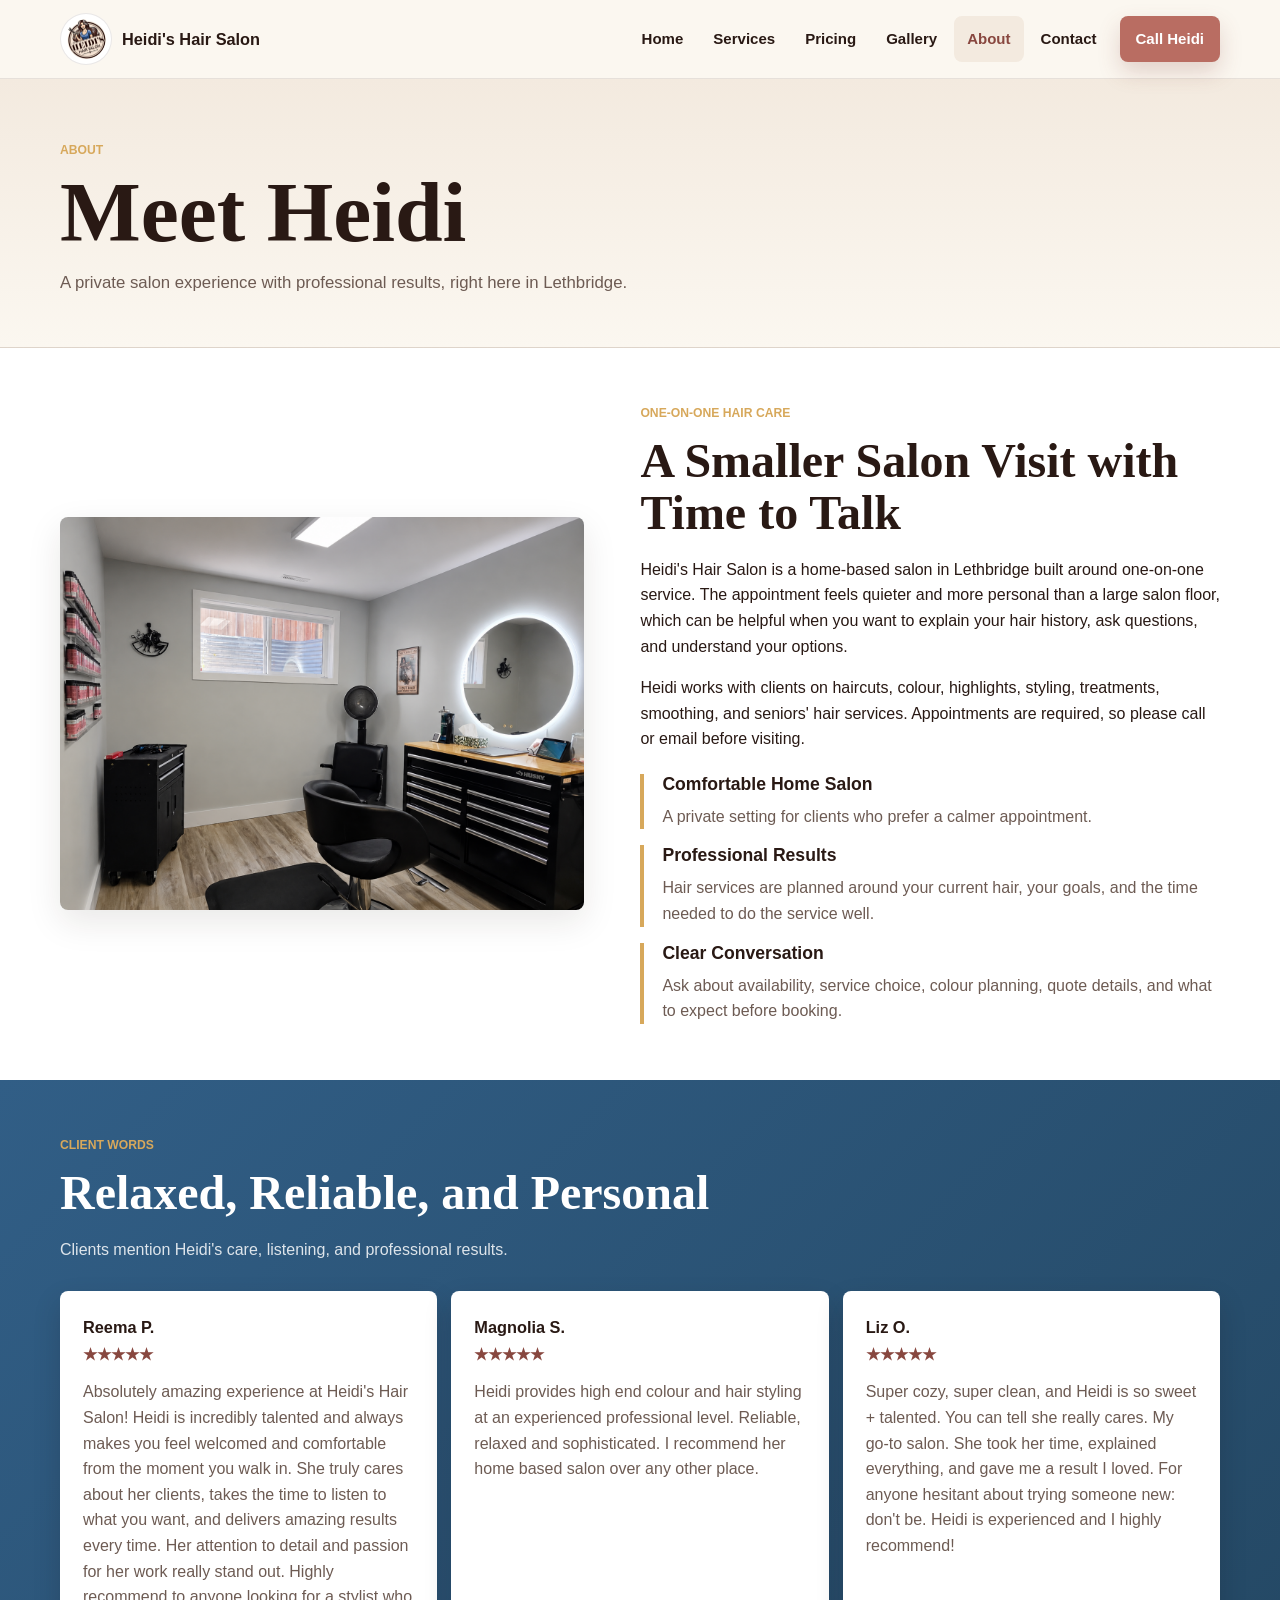
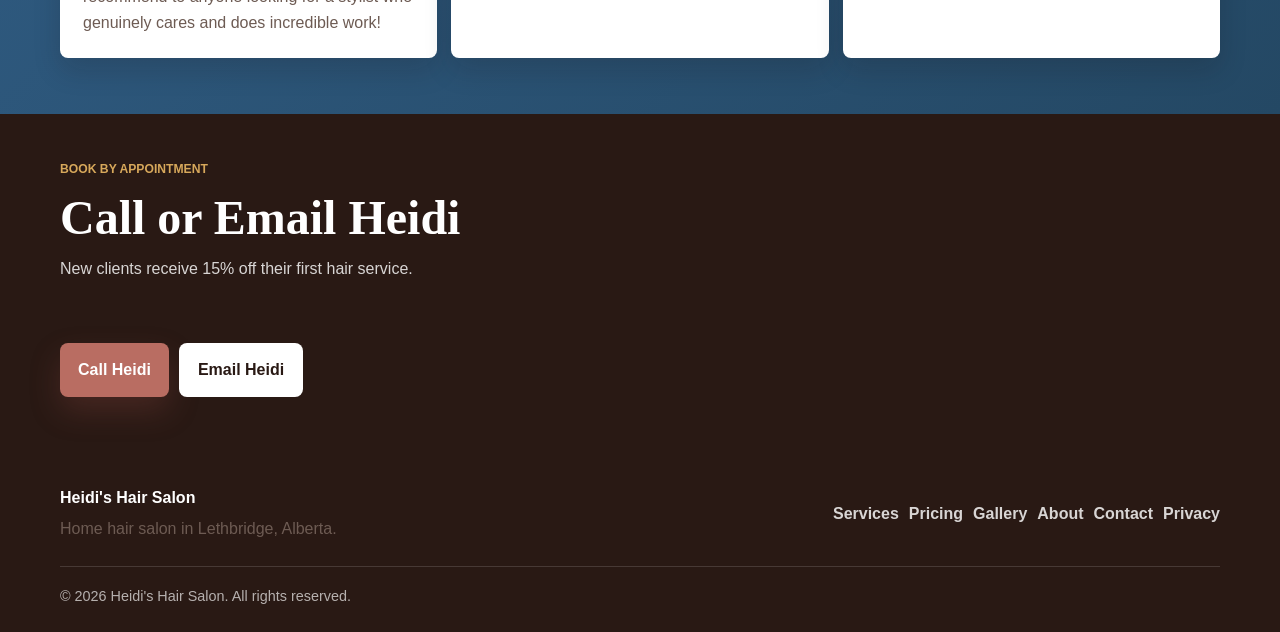
==== about.html @ a505d8b2 "Convert website to multi-page layout" ====
<!DOCTYPE html>
<html lang="en-CA">
  <head>
    <meta charset="utf-8">
    <meta name="viewport" content="width=device-width, initial-scale=1">
    <!-- Google tag (gtag.js) -->
    <script async src="https://www.googletagmanager.com/gtag/js?id=G-0PMNT4Z1PG"></script>
    <script>
      window.dataLayer = window.dataLayer || [];
      function gtag(){dataLayer.push(arguments);}
      gtag('js', new Date());

      gtag('config', 'G-0PMNT4Z1PG');
    </script>
    <title>About Heidi's Hair Salon | Private Home Salon in Lethbridge</title>
    <meta name="description" content="Meet Heidi and learn about her private home salon in Lethbridge, focused on one-on-one service, comfort, and professional hair results.">
    <meta name="robots" content="index, follow">
    <link rel="canonical" href="https://heidishairsalon.ca/about.html">

    <meta property="og:type" content="website">
    <meta property="og:title" content="About Heidi's Hair Salon | Private Home Salon in Lethbridge">
    <meta property="og:description" content="A private salon experience with professional results in Lethbridge, Alberta.">
    <meta property="og:url" content="https://heidishairsalon.ca/about.html">
    <meta property="og:site_name" content="Heidi's Hair Salon">
    <meta property="og:image" content="https://heidishairsalon.ca/Images/SalonA.png">
    <meta property="og:locale" content="en_CA">

    <meta name="twitter:card" content="summary_large_image">
    <meta name="twitter:title" content="About Heidi's Hair Salon | Private Home Salon in Lethbridge">
    <meta name="twitter:description" content="One-on-one service, home salon comfort, and professional results with Heidi in Lethbridge.">
    <meta name="twitter:image" content="https://heidishairsalon.ca/Images/SalonA.png">

    <link rel="icon" href="Images/favicon-192.png" type="image/png">
    <link rel="shortcut icon" href="Images/favicon-192.png" type="image/png">
    <link rel="apple-touch-icon" href="Images/favicon-192.png">
    <link rel="stylesheet" href="styles.css">
    <!-- Google tag (gtag.js) -->
    <script async src="https://www.googletagmanager.com/gtag/js?id=AW-18136060932"></script>
    <script>
      window.dataLayer = window.dataLayer || [];
      function gtag(){dataLayer.push(arguments);}
      gtag('js', new Date());
      gtag('config', 'AW-18136060932');
    </script>
  </head>
  <body>
    <a class="skip-link" href="#main">Skip to content</a>
    <header class="site-header" data-header>
      <nav class="nav wrap" aria-label="Main navigation">
        <a class="brand" href="index.html" aria-label="Heidi's Hair Salon home">
          <img src="Images/heidis-hair-salon-logo-160.png" width="160" height="163" alt="Heidi's Hair Salon logo" decoding="async">
          <span>Heidi's Hair Salon</span>
        </a>
        <a class="header-call" href="tel:+16043455097">Call</a>
        <button class="nav-toggle" type="button" aria-expanded="false" aria-controls="primary-navigation" data-nav-toggle>
          <span></span>
          <span></span>
          <span></span>
          <span class="sr-only">Menu</span>
        </button>
        <div class="nav-links" id="primary-navigation" data-nav-menu>
          <a href="index.html">Home</a>
          <a href="services.html">Services</a>
          <a href="pricing.html">Pricing</a>
          <a href="gallery.html">Gallery</a>
          <a href="about.html" aria-current="page">About</a>
          <a href="contact.html">Contact</a>
          <a class="nav-cta" href="tel:+16043455097">Call Heidi</a>
        </div>
      </nav>
    </header>

    <main id="main">
      <section class="page-hero" aria-labelledby="about-title">
        <div class="wrap page-hero-inner">
          <p class="section-kicker">About</p>
          <h1 id="about-title">Meet Heidi</h1>
          <p>A private salon experience with professional results, right here in Lethbridge.</p>
        </div>
      </section>

      <section class="home-salon section-pad" aria-labelledby="meet-title">
        <div class="wrap split reverse">
          <div class="image-frame">
            <img src="Images/SalonA.png" width="1448" height="1086" loading="lazy" decoding="async" alt="Heidi's private home hair salon room in Lethbridge">
          </div>
          <div>
            <p class="section-kicker">One-on-one hair care</p>
            <h2 id="meet-title">A Smaller Salon Visit with Time to Talk</h2>
            <p>Heidi's Hair Salon is a home-based salon in Lethbridge built around one-on-one service. The appointment feels quieter and more personal than a large salon floor, which can be helpful when you want to explain your hair history, ask questions, and understand your options.</p>
            <p>Heidi works with clients on haircuts, colour, highlights, styling, treatments, smoothing, and seniors' hair services. Appointments are required, so please call or email before visiting.</p>
            <div class="expectation-list">
              <div>
                <h3>Comfortable Home Salon</h3>
                <p>A private setting for clients who prefer a calmer appointment.</p>
              </div>
              <div>
                <h3>Professional Results</h3>
                <p>Hair services are planned around your current hair, your goals, and the time needed to do the service well.</p>
              </div>
              <div>
                <h3>Clear Conversation</h3>
                <p>Ask about availability, service choice, colour planning, quote details, and what to expect before booking.</p>
              </div>
            </div>
          </div>
        </div>
      </section>

      <section class="reviews section-pad" aria-labelledby="about-reviews-title">
        <div class="wrap">
          <div class="section-heading light-heading">
            <p class="section-kicker">Client words</p>
            <h2 id="about-reviews-title">Relaxed, Reliable, and Personal</h2>
            <p>Clients mention Heidi's care, listening, and professional results.</p>
          </div>
          <div class="review-cards">
            <article class="review-card">
              <div class="review-meta">
                <strong>Reema P.</strong>
                <span class="stars" aria-hidden="true">★★★★★</span>
                <span class="sr-only">5 out of 5 stars</span>
              </div>
              <p>Absolutely amazing experience at Heidi's Hair Salon! Heidi is incredibly talented and always makes you feel welcomed and comfortable from the moment you walk in. She truly cares about her clients, takes the time to listen to what you want, and delivers amazing results every time. Her attention to detail and passion for her work really stand out. Highly recommend to anyone looking for a stylist who genuinely cares and does incredible work!</p>
            </article>
            <article class="review-card">
              <div class="review-meta">
                <strong>Magnolia S.</strong>
                <span class="stars" aria-hidden="true">★★★★★</span>
                <span class="sr-only">5 out of 5 stars</span>
              </div>
              <p>Heidi provides high end colour and hair styling at an experienced professional level. Reliable, relaxed and sophisticated. I recommend her home based salon over any other place.</p>
            </article>
            <article class="review-card">
              <div class="review-meta">
                <strong>Liz O.</strong>
                <span class="stars" aria-hidden="true">★★★★★</span>
                <span class="sr-only">5 out of 5 stars</span>
              </div>
              <p>Super cozy, super clean, and Heidi is so sweet + talented. You can tell she really cares. My go-to salon. She took her time, explained everything, and gave me a result I loved. For anyone hesitant about trying someone new: don't be. Heidi is experienced and I highly recommend!</p>
            </article>
          </div>
        </div>
      </section>

      <section class="cta-band" aria-labelledby="about-cta-title">
        <div class="wrap cta-inner">
          <div>
            <p class="section-kicker">Book by appointment</p>
            <h2 id="about-cta-title">Call or Email Heidi</h2>
            <p>New clients receive 15% off their first hair service.</p>
          </div>
          <div class="contact-actions">
            <a class="button button-primary" href="tel:6043455097">Call Heidi</a>
            <a class="button button-secondary" href="mailto:HeidisHairSalon79@gmail.com">Email Heidi</a>
          </div>
        </div>
      </section>
    </main>

    <footer class="site-footer">
      <div class="wrap footer-grid">
        <div>
          <a class="footer-brand" href="index.html">Heidi's Hair Salon</a>
          <p>Home hair salon in Lethbridge, Alberta.</p>
        </div>
        <div class="footer-links" aria-label="Footer navigation">
          <a href="services.html">Services</a>
          <a href="pricing.html">Pricing</a>
          <a href="gallery.html">Gallery</a>
          <a href="about.html">About</a>
          <a href="contact.html">Contact</a>
          <a href="privacy.html">Privacy</a>
        </div>
      </div>
      <div class="wrap copyright">
        <span>&copy; <span data-year></span> Heidi's Hair Salon. All rights reserved.</span>
      </div>
    </footer>
    <script src="script.js" defer></script>
  </body>
</html>
---- styles.css ----
:root {
  --ink: #291914;
  --muted: #6d5b53;
  --cream: #fbf7f0;
  --linen: #f3eadf;
  --rose: #b96d62;
  --rose-dark: #88473f;
  --blue: #315e86;
  --gold: #d7a85b;
  --white: #ffffff;
  --shadow: 0 18px 50px rgba(41, 25, 20, 0.14);
  --soft-shadow: 0 12px 34px rgba(41, 25, 20, 0.1);
  --hairline: rgba(41, 25, 20, 0.1);
  --radius: 8px;
  --max: 1160px;
}

* {
  box-sizing: border-box;
}

html {
  scroll-behavior: smooth;
}

body {
  margin: 0;
  color: var(--ink);
  background: var(--cream);
  font-family: Arial, Helvetica, sans-serif;
  line-height: 1.6;
  text-rendering: optimizeLegibility;
  -webkit-font-smoothing: antialiased;
}

img {
  display: block;
  max-width: 100%;
  height: auto;
}

a {
  color: inherit;
}

address {
  font-style: normal;
}

.wrap {
  width: min(100% - 28px, var(--max));
  margin-inline: auto;
}

.skip-link {
  position: fixed;
  top: 10px;
  left: 10px;
  z-index: 100;
  transform: translateY(-150%);
  padding: 10px 14px;
  background: var(--blue);
  color: var(--white);
  border-radius: var(--radius);
  text-decoration: none;
}

.skip-link:focus {
  transform: translateY(0);
}

.sr-only {
  position: absolute;
  width: 1px;
  height: 1px;
  padding: 0;
  margin: -1px;
  overflow: hidden;
  clip: rect(0, 0, 0, 0);
  white-space: nowrap;
  border: 0;
}

.site-header {
  position: sticky;
  top: 0;
  z-index: 50;
  background: rgba(251, 247, 240, 0.96);
  border-bottom: 1px solid var(--hairline);
  backdrop-filter: blur(16px);
}

.nav {
  min-height: 70px;
  display: flex;
  align-items: center;
  justify-content: space-between;
  gap: 10px;
}

.brand {
  display: inline-flex;
  align-items: center;
  gap: 8px;
  min-width: 0;
  color: var(--ink);
  font-weight: 800;
  text-decoration: none;
}

.brand img {
  width: 46px;
  height: 46px;
  object-fit: contain;
  padding: 5px;
  background: var(--white);
  border: 1px solid var(--hairline);
  border-radius: 50%;
}

.brand span {
  font-size: 0.98rem;
  white-space: nowrap;
}

.header-call {
  display: inline-flex;
  align-items: center;
  justify-content: center;
  min-height: 44px;
  margin-left: auto;
  padding: 10px 14px;
  background: var(--rose);
  color: var(--white);
  border-radius: var(--radius);
  font-size: 0.92rem;
  font-weight: 900;
  text-decoration: none;
  box-shadow: 0 10px 22px rgba(137, 71, 63, 0.18);
}

.nav-toggle {
  width: 44px;
  height: 44px;
  display: inline-grid;
  place-content: center;
  gap: 5px;
  padding: 0;
  background: var(--white);
  border: 1px solid rgba(41, 25, 20, 0.14);
  border-radius: var(--radius);
  cursor: pointer;
}

.nav-toggle span:not(.sr-only) {
  width: 20px;
  height: 2px;
  background: var(--ink);
}

.nav-links {
  position: fixed;
  top: 70px;
  right: 14px;
  left: 14px;
  display: grid;
  gap: 6px;
  padding: 14px;
  background: var(--white);
  border: 1px solid rgba(41, 25, 20, 0.1);
  border-radius: var(--radius);
  box-shadow: var(--shadow);
  opacity: 0;
  visibility: hidden;
  transform: translateY(-8px);
  transition: opacity 180ms ease, transform 180ms ease, visibility 180ms ease;
}

.nav-links.is-open {
  opacity: 1;
  visibility: visible;
  transform: translateY(0);
}

.nav-links a {
  min-height: 46px;
  display: flex;
  align-items: center;
  padding: 11px 13px;
  color: var(--ink);
  font-size: 0.95rem;
  font-weight: 800;
  text-decoration: none;
  border-radius: var(--radius);
}

.nav-links a:hover,
.nav-links a:focus-visible {
  background: var(--linen);
}

.nav-links a[aria-current="page"] {
  background: var(--linen);
  color: var(--rose-dark);
}

.nav-cta {
  background: var(--rose);
  color: var(--white) !important;
  text-align: center;
  box-shadow: 0 10px 22px rgba(137, 71, 63, 0.22);
}

.nav-links .nav-cta[aria-current="page"] {
  background: var(--rose);
  color: var(--white);
}

.hero {
  position: relative;
  min-height: 560px;
  display: grid;
  align-items: end;
  overflow: hidden;
  background: var(--ink);
}

.hero picture,
.hero-image,
.hero-overlay {
  position: absolute;
  inset: 0;
  width: 100%;
  height: 100%;
}

.hero-image {
  object-fit: cover;
  object-position: 54% center;
  filter: saturate(0.95) contrast(1.03);
}

.hero-overlay {
  background:
    linear-gradient(90deg, rgba(25, 13, 10, 0.9) 0%, rgba(25, 13, 10, 0.68) 48%, rgba(25, 13, 10, 0.22) 100%),
    linear-gradient(0deg, rgba(25, 13, 10, 0.68) 0%, rgba(25, 13, 10, 0) 58%);
}

.hero-content {
  position: relative;
  z-index: 1;
  padding-block: 82px 38px;
  color: var(--white);
}

.eyebrow,
.section-kicker {
  margin: 0 0 12px;
  color: var(--gold);
  font-size: 0.76rem;
  font-weight: 800;
  letter-spacing: 0;
  text-transform: uppercase;
}

h1,
h2,
h3,
p {
  overflow-wrap: anywhere;
}

h1 {
  max-width: 820px;
  margin: 0;
  font-family: Georgia, "Times New Roman", serif;
  font-size: 2.95rem;
  font-weight: 700;
  line-height: 0.95;
  letter-spacing: 0;
}

h2 {
  margin: 0 0 18px;
  max-width: 820px;
  font-family: Georgia, "Times New Roman", serif;
  font-size: 1.9rem;
  font-weight: 700;
  line-height: 1.08;
  letter-spacing: 0;
}

h3 {
  margin: 0 0 8px;
  font-size: 1.1rem;
  line-height: 1.25;
  letter-spacing: 0;
}

p {
  margin: 0;
}

.hero-tagline {
  max-width: 680px;
  margin-top: 14px;
  color: var(--white);
  font-family: Georgia, "Times New Roman", serif;
  font-size: 1.35rem;
  line-height: 1.25;
}

.hero-copy {
  max-width: 660px;
  margin-top: 12px;
  color: rgba(255, 255, 255, 0.9);
  font-size: 1.02rem;
  line-height: 1.55;
}

.promo-note {
  width: fit-content;
  max-width: 680px;
  margin-top: 14px;
  padding: 8px 12px;
  background: rgba(215, 168, 91, 0.12);
  color: var(--rose-dark);
  border: 1px solid rgba(215, 168, 91, 0.34);
  border-radius: var(--radius);
  font-size: 0.94rem;
  font-weight: 800;
}

.hero .promo-note {
  background: rgba(255, 255, 255, 0.12);
  color: var(--white);
  border-color: rgba(255, 255, 255, 0.22);
}

.hero-actions,
.contact-actions {
  display: flex;
  flex-wrap: wrap;
  gap: 10px;
  margin-top: 22px;
}

.button {
  display: inline-flex;
  align-items: center;
  justify-content: center;
  min-height: 52px;
  padding: 13px 18px;
  border-radius: var(--radius);
  font-weight: 800;
  text-decoration: none;
  transition: transform 180ms ease, box-shadow 180ms ease, background 180ms ease;
}

.button:hover,
.button:focus-visible {
  transform: translateY(-1px);
}

.button-primary {
  background: var(--rose);
  color: var(--white);
  box-shadow: 0 14px 30px rgba(137, 71, 63, 0.3);
}

.button-primary:hover,
.button-primary:focus-visible {
  background: var(--rose-dark);
}

.button-secondary {
  background: var(--white);
  color: var(--ink);
  border: 1px solid rgba(255, 255, 255, 0.18);
}

.appointment-notes {
  background: var(--blue);
  color: var(--white);
}

.note-grid {
  display: grid;
  gap: 1px;
  background: rgba(255, 255, 255, 0.18);
}

.note-grid div {
  display: grid;
  gap: 4px;
  padding: 20px;
  background: var(--blue);
}

.note-grid strong {
  font-size: 1rem;
}

.note-grid span {
  color: rgba(255, 255, 255, 0.78);
  font-size: 0.93rem;
}

.section-pad {
  padding-block: 56px;
}

.page-hero {
  background:
    linear-gradient(180deg, var(--linen) 0%, var(--cream) 100%);
  border-bottom: 1px solid var(--hairline);
}

.page-hero-inner {
  padding-block: 62px 50px;
}

.page-hero h1 {
  color: var(--ink);
}

.page-hero p:not(.section-kicker):not(.promo-note) {
  max-width: 720px;
  margin-top: 16px;
  color: var(--muted);
  font-size: 1.05rem;
}

.split,
.review-layout,
.contact-layout {
  display: grid;
  gap: 28px;
}

.split p + p {
  margin-top: 16px;
}

.details-panel,
.contact-card,
.qr-card {
  border-radius: var(--radius);
  background: var(--white);
  border: 1px solid var(--hairline);
  box-shadow: var(--soft-shadow);
}

.details-panel {
  position: relative;
  padding: 24px;
  overflow: hidden;
}

.details-panel::before {
  content: "";
  position: absolute;
  inset: 0 auto 0 0;
  width: 6px;
  background: var(--gold);
}

.details-panel img {
  width: 112px;
  height: 112px;
  object-fit: contain;
  margin-bottom: 18px;
}

.details-panel p {
  color: var(--muted);
}

.plain-list {
  display: grid;
  gap: 8px;
  margin: 14px 0 0;
  padding-left: 20px;
  color: var(--muted);
}

.text-link {
  display: inline-flex;
  margin-top: 18px;
  color: var(--blue);
  font-weight: 800;
}

.services {
  background:
    linear-gradient(180deg, var(--linen) 0%, #f8f1e8 100%);
}

.section-heading {
  max-width: 760px;
  margin-bottom: 24px;
}

.section-heading p:last-child {
  color: var(--muted);
  font-size: 1rem;
}

.service-groups {
  display: grid;
  gap: 12px;
}

.summary-grid,
.gallery-grid {
  display: grid;
  gap: 14px;
}

.service-group {
  position: relative;
  padding: 22px;
  background: var(--white);
  border: 1px solid var(--hairline);
  border-radius: var(--radius);
  box-shadow: 0 8px 22px rgba(41, 25, 20, 0.06);
}

.service-group-main {
  background:
    linear-gradient(135deg, rgba(49, 94, 134, 0.98), rgba(41, 25, 20, 0.9));
  color: var(--white);
}

.service-group h3 {
  color: var(--rose-dark);
}

.service-group-main h3 {
  color: var(--white);
}

.service-label {
  margin-bottom: 10px;
  color: var(--blue);
  font-size: 0.78rem;
  font-weight: 900;
  text-transform: uppercase;
}

.service-group-main .service-label {
  color: var(--gold);
}

.service-group p,
.expectation-list p,
.contact-card dd,
.qr-card p,
.footer-grid p {
  color: var(--muted);
}

.service-group-main p,
.service-group-main .plain-list {
  color: rgba(255, 255, 255, 0.82);
}

.service-followup {
  margin-top: 18px;
  color: var(--muted);
}

.service-followup a {
  color: var(--blue);
  font-weight: 800;
}

.price-list {
  display: grid;
  gap: 16px;
}

.price-category {
  overflow: hidden;
  background: var(--white);
  border: 1px solid var(--hairline);
  border-radius: var(--radius);
  box-shadow: 0 8px 22px rgba(41, 25, 20, 0.06);
}

.price-category h3 {
  margin: 0;
  padding: 14px 18px;
  background: var(--linen);
  color: var(--ink);
}

.price-category dl {
  display: grid;
  margin: 0;
}

.price-category dl > div {
  display: grid;
  grid-template-columns: minmax(0, 1fr) auto;
  gap: 16px;
  align-items: baseline;
  padding: 12px 18px;
  border-top: 1px solid var(--hairline);
}

.price-category dt {
  color: var(--ink);
  font-weight: 700;
}

.price-category dd {
  margin: 0;
  color: var(--rose-dark);
  font-weight: 900;
  white-space: nowrap;
}

.pricing-note {
  margin-top: 18px;
}

.home-salon {
  background: var(--white);
}

.image-frame {
  overflow: hidden;
  border-radius: var(--radius);
  box-shadow: var(--soft-shadow);
}

.image-frame img {
  width: 100%;
  height: 100%;
  min-height: 240px;
  object-fit: cover;
  object-position: center;
}

.expectation-list {
  display: grid;
  gap: 16px;
  margin-top: 22px;
}

.expectation-list div {
  padding-left: 18px;
  border-left: 4px solid var(--gold);
}

.hair-gallery {
  background: var(--cream);
}

.gallery-heading {
  display: grid;
  gap: 18px;
  margin-bottom: 24px;
}

.gallery-heading p:last-child {
  max-width: 680px;
  color: var(--muted);
  font-size: 1rem;
}

.carousel-controls {
  display: flex;
  gap: 8px;
}

.carousel-button {
  width: 44px;
  height: 44px;
  display: inline-grid;
  place-items: center;
  padding: 0;
  background: var(--white);
  color: var(--ink);
  border: 1px solid var(--hairline);
  border-radius: var(--radius);
  box-shadow: 0 8px 20px rgba(41, 25, 20, 0.08);
  cursor: pointer;
  font-size: 1.8rem;
  line-height: 1;
}

.carousel-button:hover,
.carousel-button:focus-visible {
  background: var(--linen);
}

.gallery-carousel {
  margin-inline: -14px;
}

.gallery-track {
  display: grid;
  grid-auto-flow: column;
  grid-auto-columns: minmax(235px, 82%);
  gap: 14px;
  overflow-x: auto;
  padding: 4px 14px 18px;
  scroll-padding-inline: 14px;
  scroll-snap-type: x mandatory;
  scrollbar-width: thin;
}

.gallery-slide {
  margin: 0;
  scroll-snap-align: start;
}

.gallery-photo {
  width: 100%;
  aspect-ratio: 4 / 5;
  display: block;
  object-fit: cover;
  object-position: center;
  background: var(--white);
  border: 1px solid var(--hairline);
  border-radius: var(--radius);
  box-shadow: var(--soft-shadow);
}

.gallery-slide figcaption {
  margin-top: 10px;
  color: var(--muted);
  font-size: 0.94rem;
  font-weight: 800;
}

.reviews {
  background:
    linear-gradient(135deg, var(--blue) 0%, #244864 100%);
  color: var(--white);
}

.reviews .section-kicker {
  color: var(--gold);
}

.reviews p {
  max-width: 650px;
  color: rgba(255, 255, 255, 0.84);
}

.light-heading p:last-child {
  color: rgba(255, 255, 255, 0.84);
}

.review-cards {
  display: grid;
  gap: 14px;
  margin-top: 28px;
}

.review-card {
  padding: 22px;
  background: var(--white);
  border: 1px solid rgba(255, 255, 255, 0.18);
  border-radius: var(--radius);
  box-shadow: 0 12px 28px rgba(25, 13, 10, 0.16);
}

.review-card p {
  max-width: none;
  color: var(--muted);
}

.review-followup {
  margin-top: 22px;
}

.review-followup a {
  color: var(--white);
  font-weight: 800;
}

.review-meta {
  display: grid;
  gap: 2px;
  margin-bottom: 12px;
}

.review-meta strong {
  color: var(--ink);
  font-size: 1.02rem;
}

.review-meta .stars {
  color: var(--rose-dark);
  font-size: 1rem;
  font-weight: 800;
  letter-spacing: 0;
}

.qr-card {
  max-width: 280px;
  padding: 20px;
  justify-self: center;
}

.qr-card img {
  width: 100%;
  max-width: 240px;
  aspect-ratio: 1 / 1;
  height: auto;
  margin-inline: auto;
  object-fit: contain;
  border-radius: 4px;
}

.qr-card p {
  margin-top: 12px;
  color: var(--muted);
  text-align: center;
}

.contact {
  background:
    linear-gradient(180deg, var(--linen) 0%, var(--cream) 100%);
}

.contact-intro > p:not(.section-kicker) {
  max-width: 720px;
  color: var(--muted);
}

.section-heading .promo-note,
.contact-intro > .promo-note {
  color: var(--rose-dark);
  font-size: 0.94rem;
}

.contact-card {
  margin-top: 24px;
  padding: 24px;
}

.contact-card h3 {
  margin-bottom: 18px;
}

.contact-card dl {
  display: grid;
  gap: 0;
  margin: 0;
}

.contact-card dl > div {
  padding-block: 14px;
  border-top: 1px solid var(--hairline);
}

.contact-card dl > div:first-child {
  padding-top: 0;
  border-top: 0;
}

.contact-card dt {
  color: var(--rose-dark);
  font-weight: 800;
}

.contact-card dd {
  margin: 2px 0 0;
}

.contact-card a {
  color: var(--blue);
  font-weight: 800;
}

.button-map {
  background: var(--blue);
  color: var(--white);
  box-shadow: 0 14px 30px rgba(49, 94, 134, 0.24);
}

.button-map:hover,
.button-map:focus-visible {
  background: #244864;
}

.map-frame {
  min-height: 320px;
  overflow: hidden;
  background: var(--linen);
  border: 1px solid var(--hairline);
  border-radius: var(--radius);
  box-shadow: var(--soft-shadow);
}

.map-frame iframe {
  width: 100%;
  height: 100%;
  min-height: 320px;
  display: block;
  border: 0;
}

.cta-band {
  padding-block: 46px;
  background: var(--ink);
  color: var(--white);
}

.cta-inner {
  display: grid;
  gap: 20px;
}

.cta-inner h2 {
  margin-bottom: 12px;
  color: var(--white);
}

.cta-inner p:not(.section-kicker) {
  max-width: 680px;
  color: rgba(255, 255, 255, 0.82);
}

.privacy-hero {
  background: var(--blue);
  color: var(--white);
}

.privacy-hero .hero-copy {
  color: rgba(255, 255, 255, 0.86);
}

.privacy-content {
  background: var(--cream);
}

.policy-layout {
  max-width: 880px;
}

.policy-copy {
  padding: 32px;
  background: var(--white);
  border: 1px solid rgba(41, 25, 20, 0.08);
  border-radius: var(--radius);
  box-shadow: var(--shadow);
}

.policy-copy p + h2 {
  margin-top: 32px;
}

.policy-copy h2 {
  font-size: 1.7rem;
}

.policy-copy p + p {
  margin-top: 14px;
}

.policy-copy a {
  color: var(--blue);
  font-weight: 800;
}

.site-footer {
  padding-block: 42px 24px;
  background: var(--ink);
  color: var(--white);
}

.footer-grid {
  display: grid;
  gap: 24px;
}

.footer-brand {
  display: inline-flex;
  margin-bottom: 6px;
  font-weight: 900;
  text-decoration: none;
}

.footer-links {
  display: flex;
  flex-wrap: wrap;
  gap: 10px;
}

.footer-links a {
  color: rgba(255, 255, 255, 0.82);
  font-weight: 700;
  text-decoration: none;
}

.copyright {
  margin-top: 24px;
  padding-top: 18px;
  border-top: 1px solid rgba(255, 255, 255, 0.14);
  color: rgba(255, 255, 255, 0.66);
  font-size: 0.9rem;
}

@media (min-width: 680px) {
  .wrap {
    width: min(100% - 48px, var(--max));
  }

  .nav {
    min-height: 78px;
    gap: 18px;
  }

  .brand {
    gap: 10px;
  }

  .brand img {
    width: 52px;
    height: 52px;
  }

  .brand span {
    font-size: 1.02rem;
  }

  .nav-links {
    top: 78px;
    right: 24px;
    left: 24px;
  }

  .hero {
    min-height: 640px;
  }

  .hero-content {
    padding-block: 110px 58px;
  }

  .hero-copy {
    font-size: 1.12rem;
  }

  .hero-tagline {
    font-size: 1.55rem;
  }

  h1 {
    font-size: 4.6rem;
  }

  h2 {
    font-size: 2.65rem;
  }

  .note-grid {
    grid-template-columns: repeat(3, 1fr);
  }

  .note-grid div {
    padding: 24px;
  }

  .service-groups {
    grid-template-columns: repeat(2, minmax(0, 1fr));
  }

  .summary-grid,
  .gallery-grid {
    grid-template-columns: repeat(3, minmax(0, 1fr));
  }

  .review-cards {
    grid-template-columns: repeat(3, minmax(0, 1fr));
  }

  .gallery-heading {
    grid-template-columns: minmax(0, 1fr) auto;
    align-items: end;
  }

  .gallery-carousel {
    margin-inline: 0;
  }

  .gallery-track {
    grid-auto-columns: minmax(260px, 31%);
    padding-inline: 0;
    scroll-padding-inline: 0;
  }

  .service-group {
    padding: 30px;
  }

  .image-frame img {
    min-height: 320px;
  }

  .footer-grid {
    grid-template-columns: 1fr auto;
    align-items: center;
  }

  .cta-inner {
    grid-template-columns: minmax(0, 1fr) auto;
    align-items: center;
  }
}

@media (min-width: 900px) {
  .header-call {
    display: none;
  }

  .nav-toggle {
    display: none;
  }

  .nav-links {
    position: static;
    display: flex;
    align-items: center;
    gap: 4px;
    padding: 0;
    background: transparent;
    border: 0;
    border-radius: 0;
    box-shadow: none;
    opacity: 1;
    visibility: visible;
    transform: none;
  }

  .nav-links a {
    font-size: 0.94rem;
  }

  .nav-cta {
    margin-left: 6px;
    padding-inline: 16px !important;
  }

  .hero {
    min-height: 700px;
  }

  .hero-content {
    padding-block: 140px 82px;
  }

  h1 {
    font-size: 5.35rem;
  }

  h2 {
    font-size: 3rem;
  }

  .split,
  .review-layout,
  .contact-layout {
    grid-template-columns: minmax(0, 1.1fr) minmax(320px, 0.9fr);
    align-items: center;
    gap: 56px;
  }

  .contact-layout {
    align-items: start;
    column-gap: 56px;
    row-gap: 24px;
  }

  .contact-content {
    display: contents;
  }

  .contact-intro {
    grid-column: 1;
    grid-row: 1;
  }

  .contact-card {
    grid-column: 1;
    grid-row: 2;
    margin-top: 0;
  }

  .contact-actions {
    grid-column: 1;
    grid-row: 3;
  }

  .contact .map-frame {
    grid-column: 2;
    grid-row: 2;
    align-self: stretch;
    min-height: 0;
  }

  .map-frame,
  .map-frame iframe {
    min-height: 420px;
  }

  .contact .map-frame iframe {
    min-height: 0;
  }

  .split.reverse {
    grid-template-columns: minmax(320px, 0.95fr) minmax(0, 1.05fr);
  }

  .service-groups {
    grid-template-columns: minmax(0, 1.1fr) minmax(0, 0.9fr);
    align-items: stretch;
  }

  .service-group-main {
    grid-row: span 3;
    display: flex;
    flex-direction: column;
    justify-content: center;
  }
}

@media (max-width: 679px) {
  .hero-actions .button,
  .contact-actions .button {
    width: 100%;
  }

  .note-grid {
    width: 100%;
  }

  .note-grid div {
    padding-inline: 14px;
  }

  .reviews .button {
    width: 100%;
  }

  .footer-links a {
    min-height: 44px;
    display: inline-flex;
    align-items: center;
  }
}

@media (max-width: 420px) {
  .nav {
    gap: 8px;
  }

  .brand img {
    width: 42px;
    height: 42px;
  }

  .brand span {
    max-width: 108px;
    white-space: normal;
    line-height: 1.15;
  }

  .header-call {
    padding-inline: 12px;
  }

  .hero {
    min-height: 535px;
  }

  h1 {
    font-size: 2.72rem;
  }

  h2 {
    font-size: 1.82rem;
  }

  .section-pad {
    padding-block: 50px;
  }

  .service-group,
  .details-panel,
  .contact-card {
    padding: 22px;
  }
}

@media (prefers-reduced-motion: reduce) {
  *,
  *::before,
  *::after {
    scroll-behavior: auto !important;
    transition-duration: 0.01ms !important;
    animation-duration: 0.01ms !important;
    animation-iteration-count: 1 !important;
  }
}
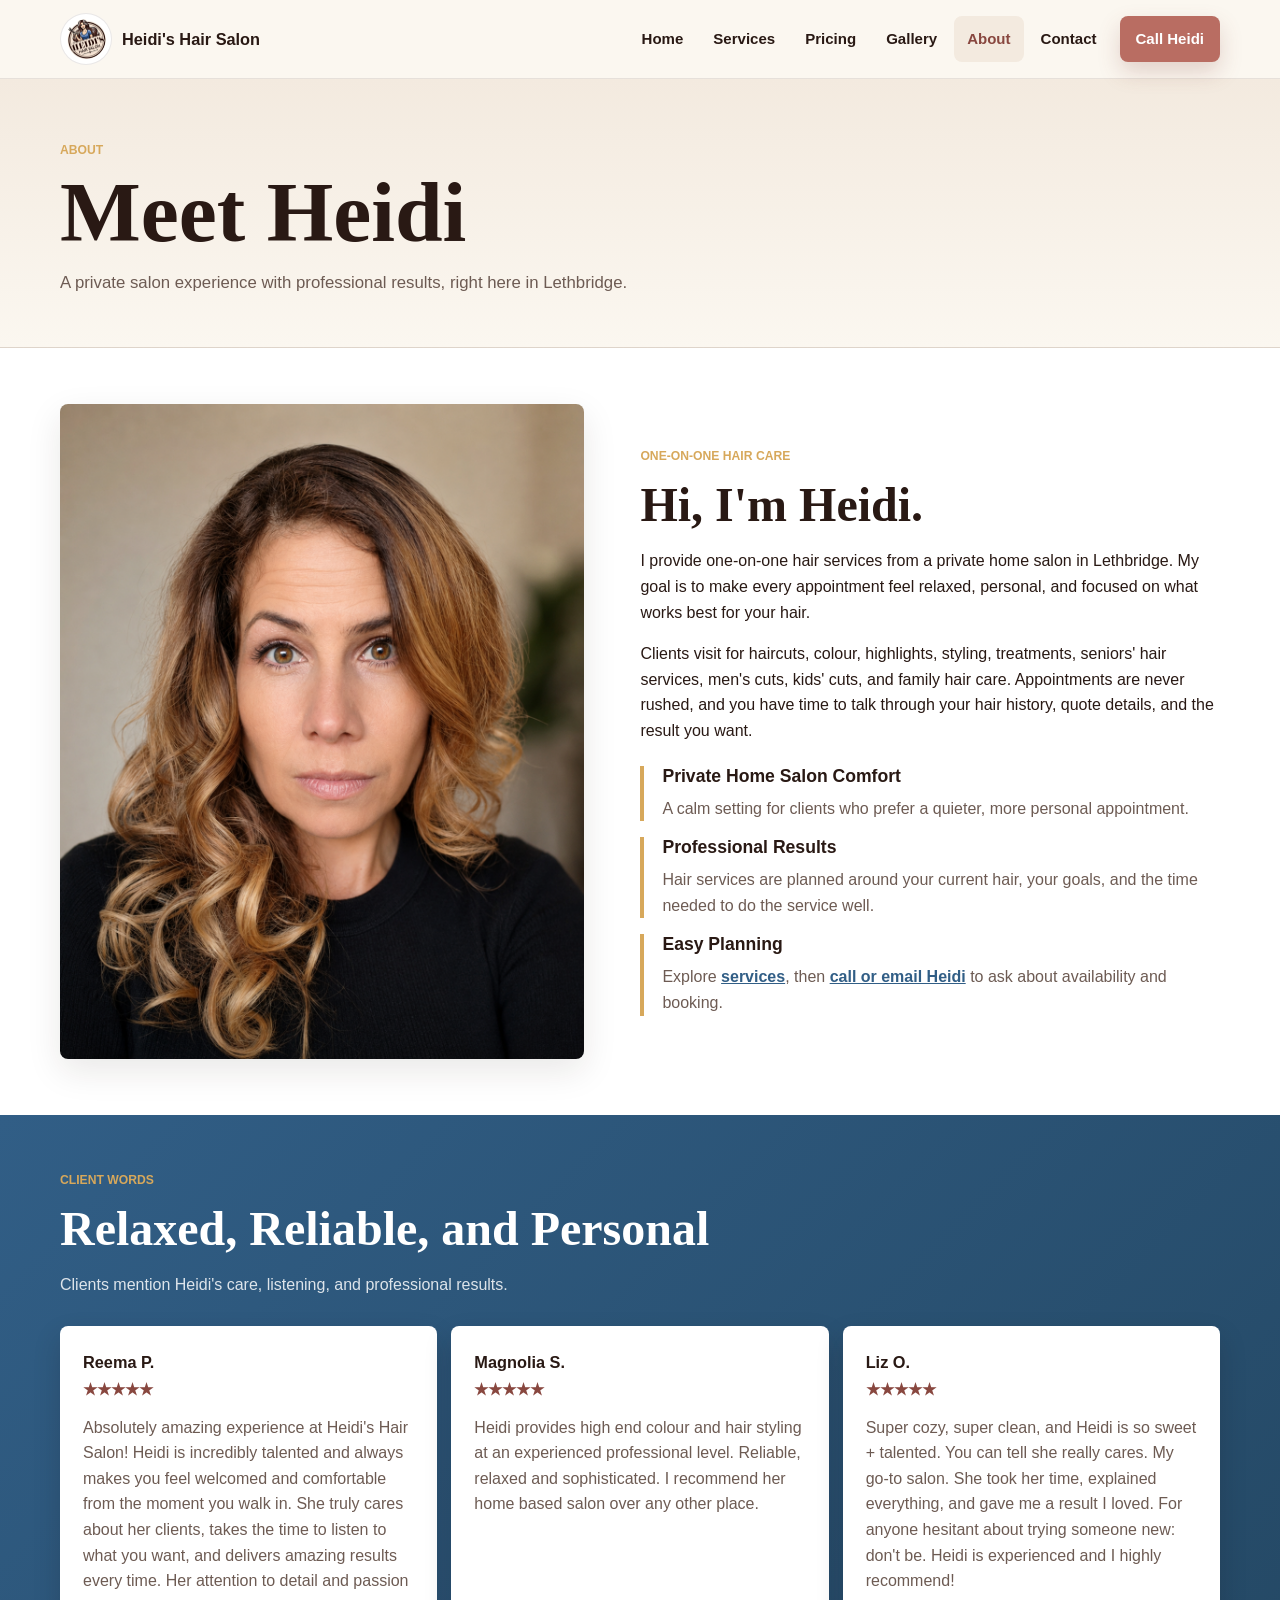
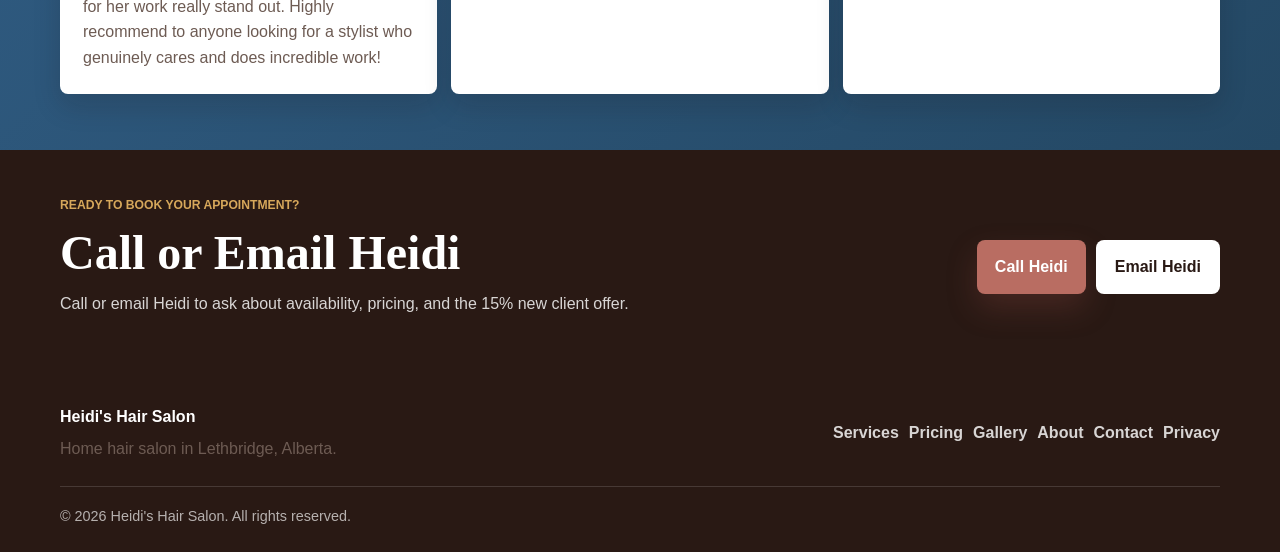
==== commit 6f253033: "Polish website and add Heidi profile photo" ====
--- a/about.html
+++ b/about.html
@@ -12,23 +12,23 @@
 
       gtag('config', 'G-0PMNT4Z1PG');
     </script>
-    <title>About Heidi's Hair Salon | Private Home Salon in Lethbridge</title>
-    <meta name="description" content="Meet Heidi and learn about her private home salon in Lethbridge, focused on one-on-one service, comfort, and professional hair results.">
+    <title>Heidi's Hair Salon | Private Home Salon in Lethbridge</title>
+    <meta name="description" content="Meet Heidi of Heidi's Hair Salon, a private home salon in Lethbridge for one-on-one haircuts, colour, highlights, styling, seniors' services, and family hair care.">
     <meta name="robots" content="index, follow">
     <link rel="canonical" href="https://heidishairsalon.ca/about.html">
 
     <meta property="og:type" content="website">
-    <meta property="og:title" content="About Heidi's Hair Salon | Private Home Salon in Lethbridge">
-    <meta property="og:description" content="A private salon experience with professional results in Lethbridge, Alberta.">
+    <meta property="og:title" content="Heidi's Hair Salon | Private Home Salon in Lethbridge">
+    <meta property="og:description" content="Meet Heidi and learn about her relaxed one-on-one home salon experience in Lethbridge.">
     <meta property="og:url" content="https://heidishairsalon.ca/about.html">
     <meta property="og:site_name" content="Heidi's Hair Salon">
-    <meta property="og:image" content="https://heidishairsalon.ca/Images/SalonA.png">
+    <meta property="og:image" content="https://heidishairsalon.ca/Images/Heidi.png">
     <meta property="og:locale" content="en_CA">
 
     <meta name="twitter:card" content="summary_large_image">
-    <meta name="twitter:title" content="About Heidi's Hair Salon | Private Home Salon in Lethbridge">
+    <meta name="twitter:title" content="Heidi's Hair Salon | Private Home Salon in Lethbridge">
     <meta name="twitter:description" content="One-on-one service, home salon comfort, and professional results with Heidi in Lethbridge.">
-    <meta name="twitter:image" content="https://heidishairsalon.ca/Images/SalonA.png">
+    <meta name="twitter:image" content="https://heidishairsalon.ca/Images/Heidi.png">
 
     <link rel="icon" href="Images/favicon-192.png" type="image/png">
     <link rel="shortcut icon" href="Images/favicon-192.png" type="image/png">
@@ -79,28 +79,28 @@
         </div>
       </section>
 
-      <section class="home-salon section-pad" aria-labelledby="meet-title">
+      <section class="meet-heidi section-pad" aria-labelledby="meet-title">
         <div class="wrap split reverse">
-          <div class="image-frame">
-            <img src="Images/SalonA.png" width="1448" height="1086" loading="lazy" decoding="async" alt="Heidi's private home hair salon room in Lethbridge">
+          <div class="portrait-frame">
+            <img src="Images/Heidi.png" width="1122" height="1402" loading="lazy" decoding="async" alt="Heidi, owner and stylist at Heidi's Hair Salon in Lethbridge">
           </div>
           <div>
             <p class="section-kicker">One-on-one hair care</p>
-            <h2 id="meet-title">A Smaller Salon Visit with Time to Talk</h2>
-            <p>Heidi's Hair Salon is a home-based salon in Lethbridge built around one-on-one service. The appointment feels quieter and more personal than a large salon floor, which can be helpful when you want to explain your hair history, ask questions, and understand your options.</p>
-            <p>Heidi works with clients on haircuts, colour, highlights, styling, treatments, smoothing, and seniors' hair services. Appointments are required, so please call or email before visiting.</p>
+            <h2 id="meet-title">Hi, I'm Heidi.</h2>
+            <p>I provide one-on-one hair services from a private home salon in Lethbridge. My goal is to make every appointment feel relaxed, personal, and focused on what works best for your hair.</p>
+            <p>Clients visit for haircuts, colour, highlights, styling, treatments, seniors' hair services, men's cuts, kids' cuts, and family hair care. Appointments are never rushed, and you have time to talk through your hair history, quote details, and the result you want.</p>
             <div class="expectation-list">
               <div>
-                <h3>Comfortable Home Salon</h3>
-                <p>A private setting for clients who prefer a calmer appointment.</p>
+                <h3>Private Home Salon Comfort</h3>
+                <p>A calm setting for clients who prefer a quieter, more personal appointment.</p>
               </div>
               <div>
                 <h3>Professional Results</h3>
                 <p>Hair services are planned around your current hair, your goals, and the time needed to do the service well.</p>
               </div>
               <div>
-                <h3>Clear Conversation</h3>
-                <p>Ask about availability, service choice, colour planning, quote details, and what to expect before booking.</p>
+                <h3>Easy Planning</h3>
+                <p>Explore <a href="services.html">services</a>, then <a href="contact.html">call or email Heidi</a> to ask about availability and booking.</p>
               </div>
             </div>
           </div>
@@ -118,7 +118,7 @@
             <article class="review-card">
               <div class="review-meta">
                 <strong>Reema P.</strong>
-                <span class="stars" aria-hidden="true">★★★★★</span>
+                <span class="stars" aria-hidden="true">&#9733;&#9733;&#9733;&#9733;&#9733;</span>
                 <span class="sr-only">5 out of 5 stars</span>
               </div>
               <p>Absolutely amazing experience at Heidi's Hair Salon! Heidi is incredibly talented and always makes you feel welcomed and comfortable from the moment you walk in. She truly cares about her clients, takes the time to listen to what you want, and delivers amazing results every time. Her attention to detail and passion for her work really stand out. Highly recommend to anyone looking for a stylist who genuinely cares and does incredible work!</p>
@@ -126,7 +126,7 @@
             <article class="review-card">
               <div class="review-meta">
                 <strong>Magnolia S.</strong>
-                <span class="stars" aria-hidden="true">★★★★★</span>
+                <span class="stars" aria-hidden="true">&#9733;&#9733;&#9733;&#9733;&#9733;</span>
                 <span class="sr-only">5 out of 5 stars</span>
               </div>
               <p>Heidi provides high end colour and hair styling at an experienced professional level. Reliable, relaxed and sophisticated. I recommend her home based salon over any other place.</p>
@@ -134,7 +134,7 @@
             <article class="review-card">
               <div class="review-meta">
                 <strong>Liz O.</strong>
-                <span class="stars" aria-hidden="true">★★★★★</span>
+                <span class="stars" aria-hidden="true">&#9733;&#9733;&#9733;&#9733;&#9733;</span>
                 <span class="sr-only">5 out of 5 stars</span>
               </div>
               <p>Super cozy, super clean, and Heidi is so sweet + talented. You can tell she really cares. My go-to salon. She took her time, explained everything, and gave me a result I loved. For anyone hesitant about trying someone new: don't be. Heidi is experienced and I highly recommend!</p>
@@ -146,9 +146,9 @@
       <section class="cta-band" aria-labelledby="about-cta-title">
         <div class="wrap cta-inner">
           <div>
-            <p class="section-kicker">Book by appointment</p>
+            <p class="section-kicker">Ready to book your appointment?</p>
             <h2 id="about-cta-title">Call or Email Heidi</h2>
-            <p>New clients receive 15% off their first hair service.</p>
+            <p>Call or email Heidi to ask about availability, pricing, and the 15% new client offer.</p>
           </div>
           <div class="contact-actions">
             <a class="button button-primary" href="tel:6043455097">Call Heidi</a>
--- a/styles.css
+++ b/styles.css
@@ -43,6 +43,12 @@
   color: inherit;
 }
 
+a:focus-visible,
+button:focus-visible {
+  outline: 3px solid rgba(49, 94, 134, 0.55);
+  outline-offset: 3px;
+}
+
 address {
   font-style: normal;
 }
@@ -491,6 +497,12 @@
   font-weight: 800;
 }
 
+.expectation-list a,
+.service-followup a {
+  color: var(--blue);
+  font-weight: 800;
+}
+
 .services {
   background:
     linear-gradient(180deg, var(--linen) 0%, #f8f1e8 100%);
@@ -623,6 +635,52 @@
 
 .pricing-note {
   margin-top: 18px;
+}
+
+.meet-preview {
+  background: var(--linen);
+}
+
+.meet-preview-card {
+  display: grid;
+  gap: 22px;
+  align-items: center;
+  padding: 22px;
+  background: var(--white);
+  border: 1px solid var(--hairline);
+  border-radius: var(--radius);
+  box-shadow: var(--soft-shadow);
+}
+
+.meet-preview-card p:not(.section-kicker) {
+  max-width: 680px;
+  color: var(--muted);
+}
+
+.meet-preview-card .button {
+  margin-top: 20px;
+}
+
+.meet-heidi {
+  background: var(--white);
+}
+
+.portrait-frame {
+  overflow: hidden;
+  border-radius: var(--radius);
+  box-shadow: var(--soft-shadow);
+}
+
+.portrait-frame img {
+  width: 100%;
+  aspect-ratio: 4 / 5;
+  height: auto;
+  object-fit: cover;
+  object-position: center 18%;
+}
+
+.portrait-frame-small {
+  max-width: 220px;
 }
 
 .home-salon {
@@ -1075,6 +1133,11 @@
   .summary-grid,
   .gallery-grid {
     grid-template-columns: repeat(3, minmax(0, 1fr));
+  }
+
+  .meet-preview-card {
+    grid-template-columns: 220px minmax(0, 1fr);
+    padding: 28px;
   }
 
   .review-cards {
@@ -1178,22 +1241,22 @@
     row-gap: 24px;
   }
 
-  .contact-content {
+  .contact .contact-content {
     display: contents;
   }
 
-  .contact-intro {
+  .contact .contact-intro {
     grid-column: 1;
     grid-row: 1;
   }
 
-  .contact-card {
+  .contact .contact-card {
     grid-column: 1;
     grid-row: 2;
     margin-top: 0;
   }
 
-  .contact-actions {
+  .contact .contact-actions {
     grid-column: 1;
     grid-row: 3;
   }
@@ -1237,6 +1300,14 @@
     width: 100%;
   }
 
+  .page-hero-inner {
+    padding-block: 46px 38px;
+  }
+
+  .portrait-frame-small {
+    max-width: 150px;
+  }
+
   .note-grid {
     width: 100%;
   }
@@ -1290,6 +1361,16 @@
 
   .section-pad {
     padding-block: 50px;
+  }
+
+  .price-category dl > div {
+    grid-template-columns: 1fr;
+    gap: 2px;
+    padding: 11px 14px;
+  }
+
+  .price-category dd {
+    white-space: normal;
   }
 
   .service-group,
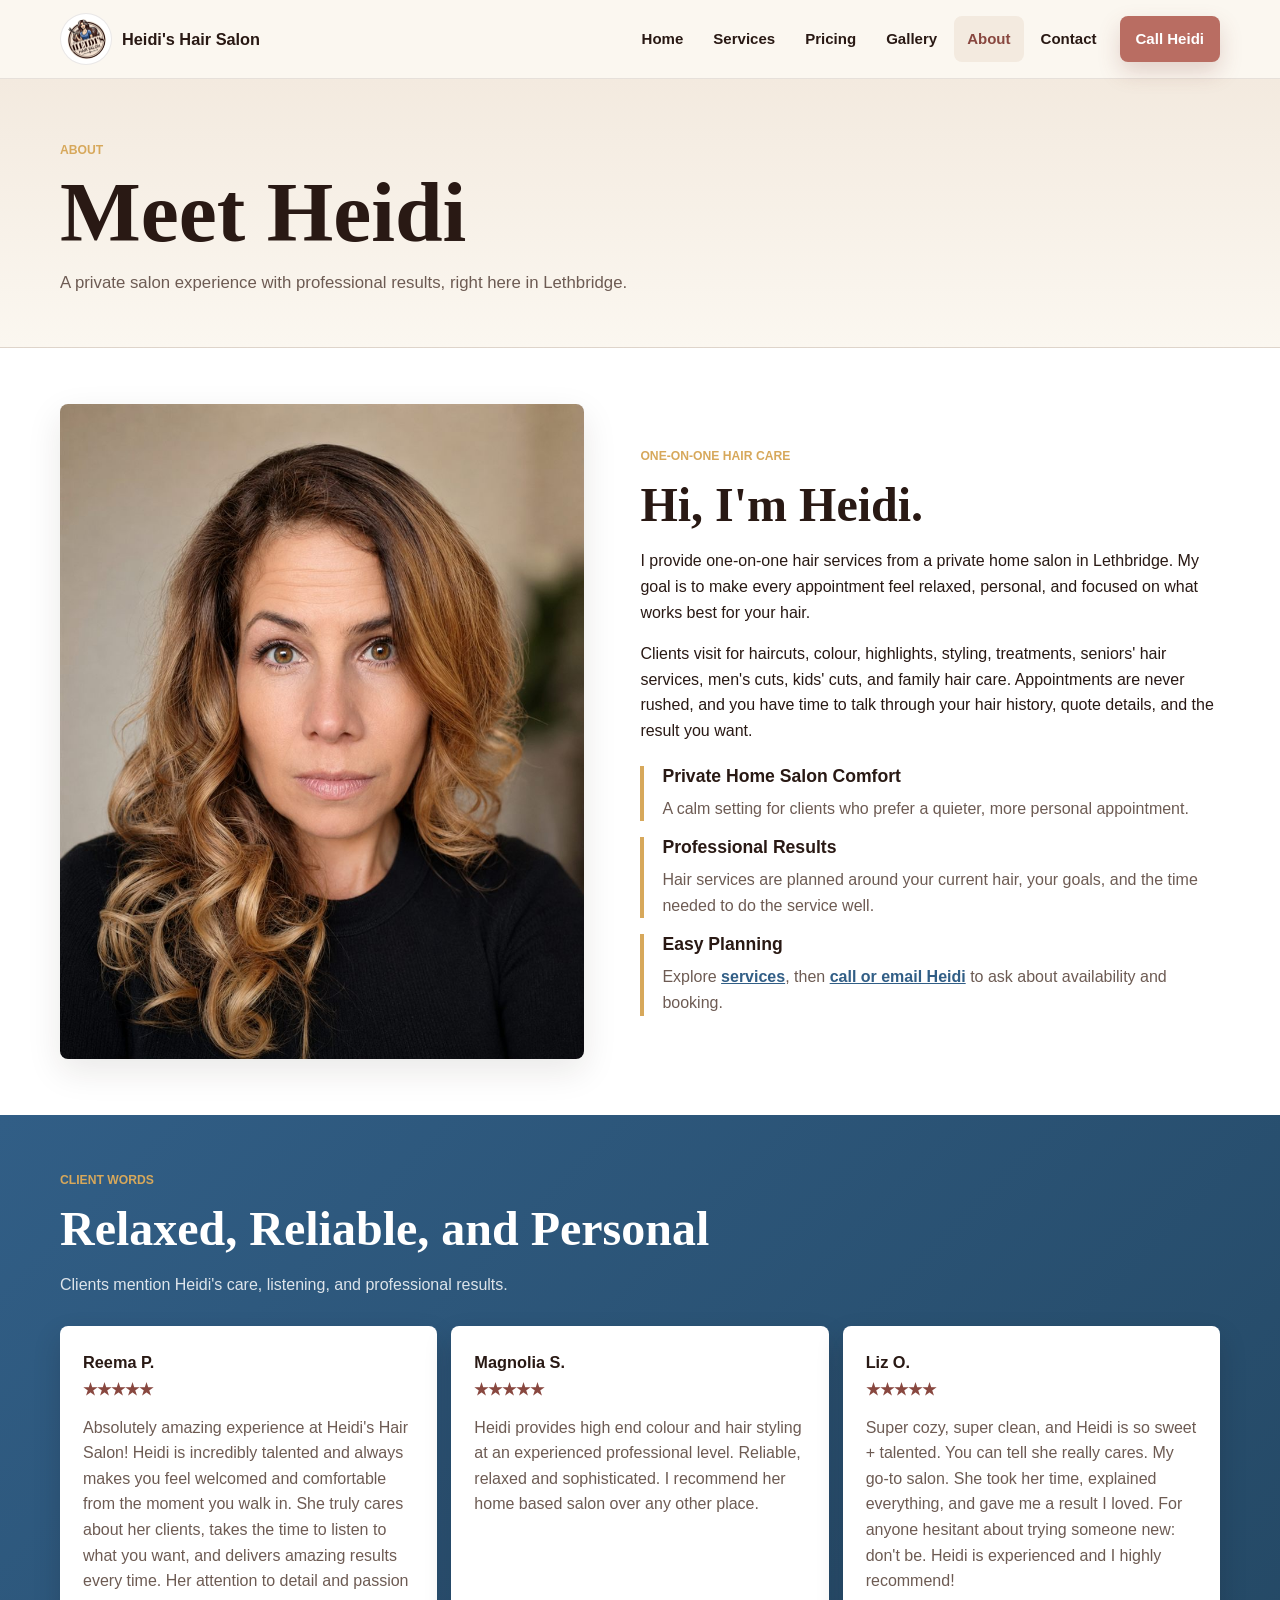
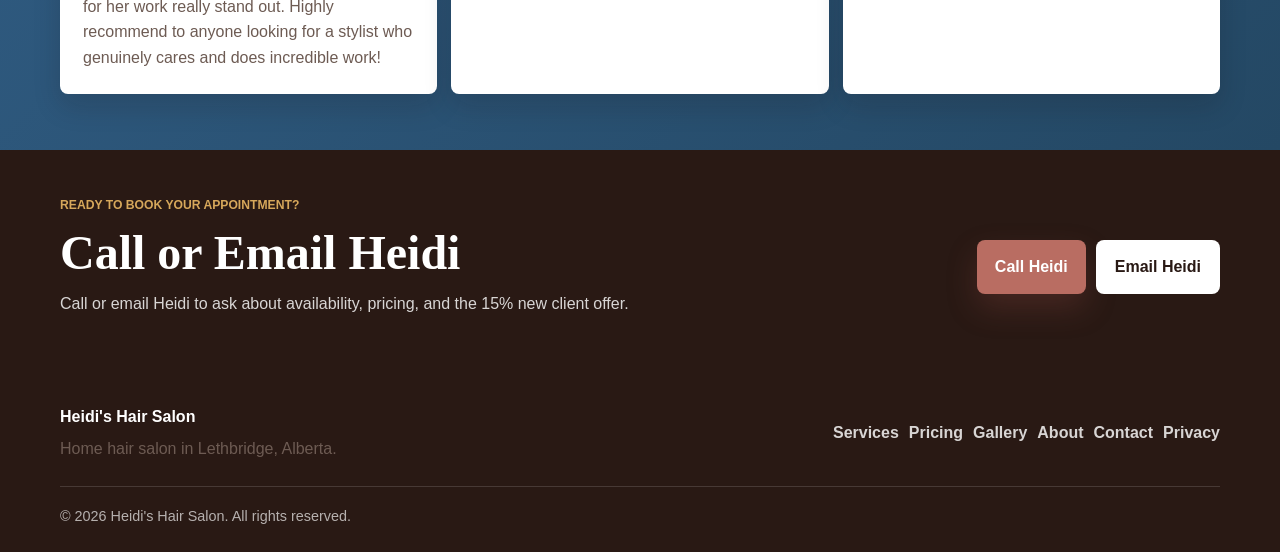
==== commit ca7ed50d: "Update website" ====
--- a/about.html
+++ b/about.html
@@ -11,6 +11,7 @@
       gtag('js', new Date());
 
       gtag('config', 'G-0PMNT4Z1PG');
+      gtag('config', 'AW-18136060932');
     </script>
     <title>Heidi's Hair Salon | Private Home Salon in Lethbridge</title>
     <meta name="description" content="Meet Heidi of Heidi's Hair Salon, a private home salon in Lethbridge for one-on-one haircuts, colour, highlights, styling, seniors' services, and family hair care.">
@@ -22,32 +23,30 @@
     <meta property="og:description" content="Meet Heidi and learn about her relaxed one-on-one home salon experience in Lethbridge.">
     <meta property="og:url" content="https://heidishairsalon.ca/about.html">
     <meta property="og:site_name" content="Heidi's Hair Salon">
-    <meta property="og:image" content="https://heidishairsalon.ca/Images/Heidi.png">
+    <meta property="og:image" content="https://heidishairsalon.ca/Images/og-image.png">
+    <meta property="og:image:secure_url" content="https://heidishairsalon.ca/Images/og-image.png">
+    <meta property="og:image:type" content="image/png">
+    <meta property="og:image:width" content="1200">
+    <meta property="og:image:height" content="630">
+    <meta property="og:image:alt" content="Heidi's Hair Salon, a private salon experience with professional results in Lethbridge, Alberta.">
     <meta property="og:locale" content="en_CA">
 
     <meta name="twitter:card" content="summary_large_image">
     <meta name="twitter:title" content="Heidi's Hair Salon | Private Home Salon in Lethbridge">
     <meta name="twitter:description" content="One-on-one service, home salon comfort, and professional results with Heidi in Lethbridge.">
-    <meta name="twitter:image" content="https://heidishairsalon.ca/Images/Heidi.png">
+    <meta name="twitter:image" content="https://heidishairsalon.ca/Images/og-image.png">
+    <meta name="twitter:image:alt" content="Heidi's Hair Salon, a private salon experience with professional results in Lethbridge, Alberta.">
 
     <link rel="icon" href="Images/favicon-192.png" type="image/png">
     <link rel="shortcut icon" href="Images/favicon-192.png" type="image/png">
     <link rel="apple-touch-icon" href="Images/favicon-192.png">
     <link rel="stylesheet" href="styles.css">
-    <!-- Google tag (gtag.js) -->
-    <script async src="https://www.googletagmanager.com/gtag/js?id=AW-18136060932"></script>
-    <script>
-      window.dataLayer = window.dataLayer || [];
-      function gtag(){dataLayer.push(arguments);}
-      gtag('js', new Date());
-      gtag('config', 'AW-18136060932');
-    </script>
   </head>
   <body>
     <a class="skip-link" href="#main">Skip to content</a>
     <header class="site-header" data-header>
       <nav class="nav wrap" aria-label="Main navigation">
-        <a class="brand" href="index.html" aria-label="Heidi's Hair Salon home">
+        <a class="brand" href="/" aria-label="Heidi's Hair Salon home">
           <img src="Images/heidis-hair-salon-logo-160.png" width="160" height="163" alt="Heidi's Hair Salon logo" decoding="async">
           <span>Heidi's Hair Salon</span>
         </a>
@@ -59,12 +58,12 @@
           <span class="sr-only">Menu</span>
         </button>
         <div class="nav-links" id="primary-navigation" data-nav-menu>
-          <a href="index.html">Home</a>
-          <a href="services.html">Services</a>
-          <a href="pricing.html">Pricing</a>
-          <a href="gallery.html">Gallery</a>
-          <a href="about.html" aria-current="page">About</a>
-          <a href="contact.html">Contact</a>
+          <a href="/">Home</a>
+          <a href="/services.html">Services</a>
+          <a href="/pricing.html">Pricing</a>
+          <a href="/gallery.html">Gallery</a>
+          <a href="/about.html" aria-current="page">About</a>
+          <a href="/contact.html">Contact</a>
           <a class="nav-cta" href="tel:+16043455097">Call Heidi</a>
         </div>
       </nav>
@@ -82,7 +81,7 @@
       <section class="meet-heidi section-pad" aria-labelledby="meet-title">
         <div class="wrap split reverse">
           <div class="portrait-frame">
-            <img src="Images/Heidi.png" width="1122" height="1402" loading="lazy" decoding="async" alt="Heidi, owner and stylist at Heidi's Hair Salon in Lethbridge">
+            <img src="Images/optimized/heidi-900.jpg" width="900" height="1125" loading="lazy" decoding="async" alt="Heidi, owner and stylist at Heidi's Hair Salon in Lethbridge">
           </div>
           <div>
             <p class="section-kicker">One-on-one hair care</p>
@@ -100,7 +99,7 @@
               </div>
               <div>
                 <h3>Easy Planning</h3>
-                <p>Explore <a href="services.html">services</a>, then <a href="contact.html">call or email Heidi</a> to ask about availability and booking.</p>
+                <p>Explore <a href="/services.html">services</a>, then <a href="/contact.html">call or email Heidi</a> to ask about availability and booking.</p>
               </div>
             </div>
           </div>
@@ -161,16 +160,16 @@
     <footer class="site-footer">
       <div class="wrap footer-grid">
         <div>
-          <a class="footer-brand" href="index.html">Heidi's Hair Salon</a>
+          <a class="footer-brand" href="/">Heidi's Hair Salon</a>
           <p>Home hair salon in Lethbridge, Alberta.</p>
         </div>
         <div class="footer-links" aria-label="Footer navigation">
-          <a href="services.html">Services</a>
-          <a href="pricing.html">Pricing</a>
-          <a href="gallery.html">Gallery</a>
-          <a href="about.html">About</a>
-          <a href="contact.html">Contact</a>
-          <a href="privacy.html">Privacy</a>
+          <a href="/services.html">Services</a>
+          <a href="/pricing.html">Pricing</a>
+          <a href="/gallery.html">Gallery</a>
+          <a href="/about.html">About</a>
+          <a href="/contact.html">Contact</a>
+          <a href="/privacy.html">Privacy</a>
         </div>
       </div>
       <div class="wrap copyright">
--- a/styles.css
+++ b/styles.css
@@ -308,7 +308,7 @@
 }
 
 .hero-tagline {
-  max-width: 680px;
+  max-width: min(680px, 100%);
   margin-top: 14px;
   color: var(--white);
   font-family: Georgia, "Times New Roman", serif;
@@ -317,7 +317,7 @@
 }
 
 .hero-copy {
-  max-width: 660px;
+  max-width: min(660px, 100%);
   margin-top: 12px;
   color: rgba(255, 255, 255, 0.9);
   font-size: 1.02rem;
@@ -326,7 +326,7 @@
 
 .promo-note {
   width: fit-content;
-  max-width: 680px;
+  max-width: min(680px, 100%);
   margin-top: 14px;
   padding: 8px 12px;
   background: rgba(215, 168, 91, 0.12);
